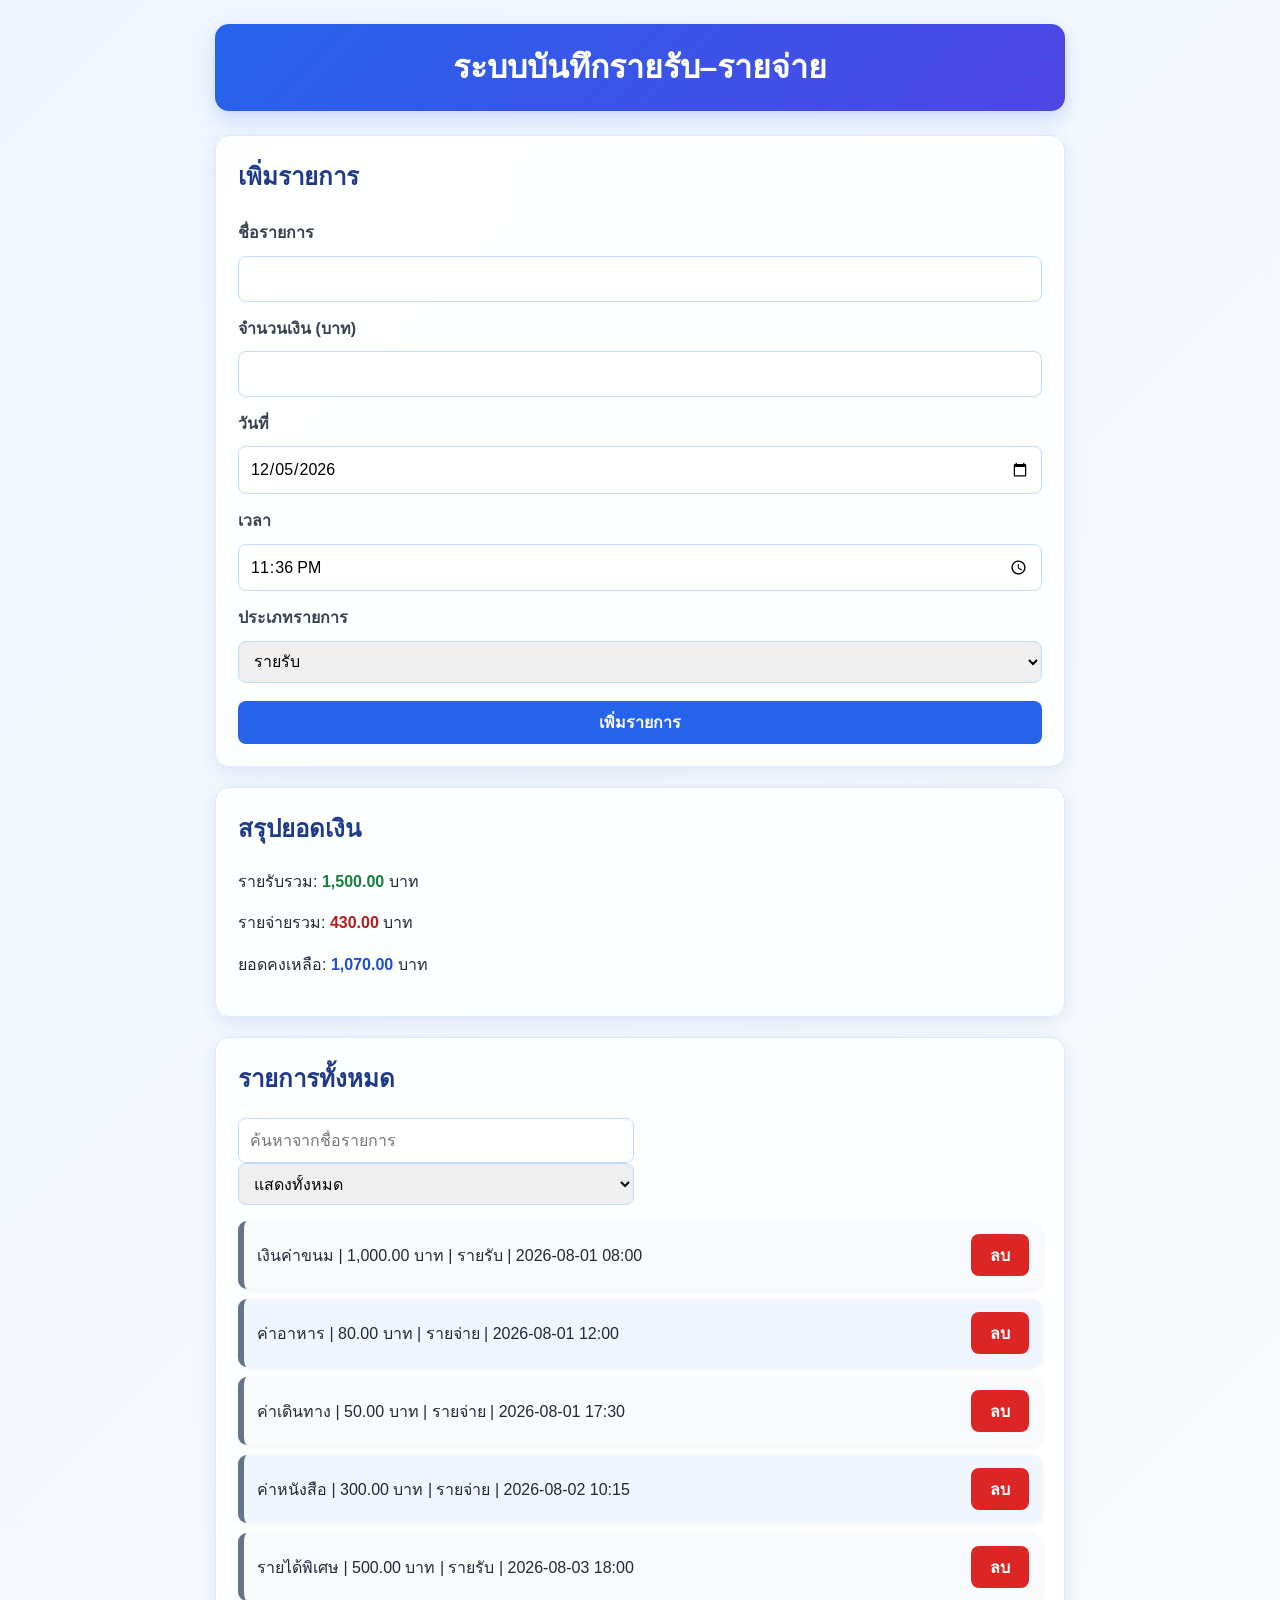
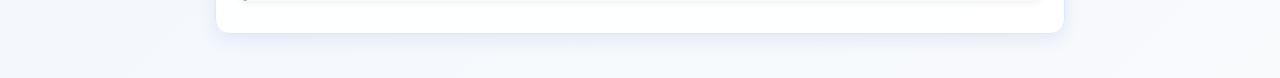
==== index.html @ e4762aef "fix by manus change file index.html" ====
<!DOCTYPE html>
<html lang="th">

<head>
  <meta charset="UTF-8">
  <meta name="viewport" content="width=device-width, initial-scale=1.0">
  <title>ระบบบันทึกรายรับ–รายจ่าย</title>
  <link rel="stylesheet" href="styles.css">
</head>

<body>
  <h1>ระบบบันทึกรายรับ–รายจ่าย</h1>

  <section>
    <h2>เพิ่มรายการ</h2>
    <form id="transactionForm">
      <label for="title">ชื่อรายการ</label>
      <input id="title" type="text" required>

      <label for="amount">จำนวนเงิน (บาท)</label>
      <input id="amount" type="number" min="0.01" step="0.01" required>

      <label for="date">วันที่</label>
      <input id="date" type="date" required>

      <label for="time">เวลา</label>
      <input id="time" type="time" required>

      <label for="type">ประเภทรายการ</label>
      <select id="type" required>
        <option value="income">รายรับ</option>
        <option value="expense">รายจ่าย</option>
      </select>

      <button type="submit">เพิ่มรายการ</button>
    </form>
  </section>

  <section>
    <h2>สรุปยอดเงิน</h2>
    <p>รายรับรวม: <span id="incomeTotal">0.00</span> บาท</p>
    <p>รายจ่ายรวม: <span id="expenseTotal">0.00</span> บาท</p>
    <p>ยอดคงเหลือ: <span id="balance">0.00</span> บาท</p>
  </section>

  <section>
    <h2>รายการทั้งหมด</h2>
    <input id="searchInput" type="search" placeholder="ค้นหาจากชื่อรายการ">

    <select id="filterType">
      <option value="all">แสดงทั้งหมด</option>
      <option value="income">เฉพาะรายรับ</option>
      <option value="expense">เฉพาะรายจ่าย</option>
    </select>

    <ul id="transactionList"></ul>
  </section>

  <script src="algo_form.js"></script>
</body>

</html>
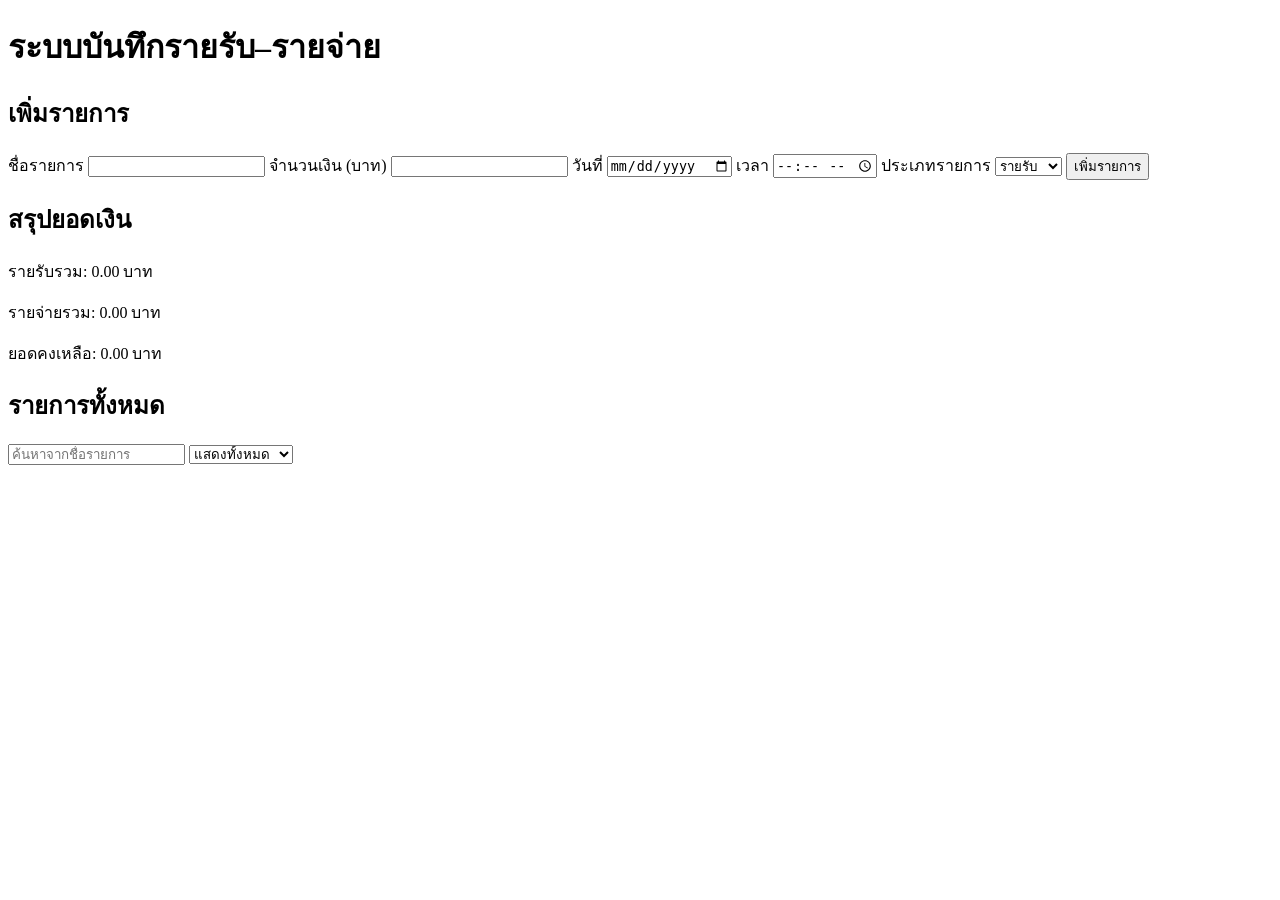
==== commit 814f6b9d: "delete css use only javascript" ====
--- a/index.html
+++ b/index.html
@@ -5,7 +5,6 @@
   <meta charset="UTF-8">
   <meta name="viewport" content="width=device-width, initial-scale=1.0">
   <title>ระบบบันทึกรายรับ–รายจ่าย</title>
-  <link rel="stylesheet" href="styles.css">
 </head>
 
 <body>
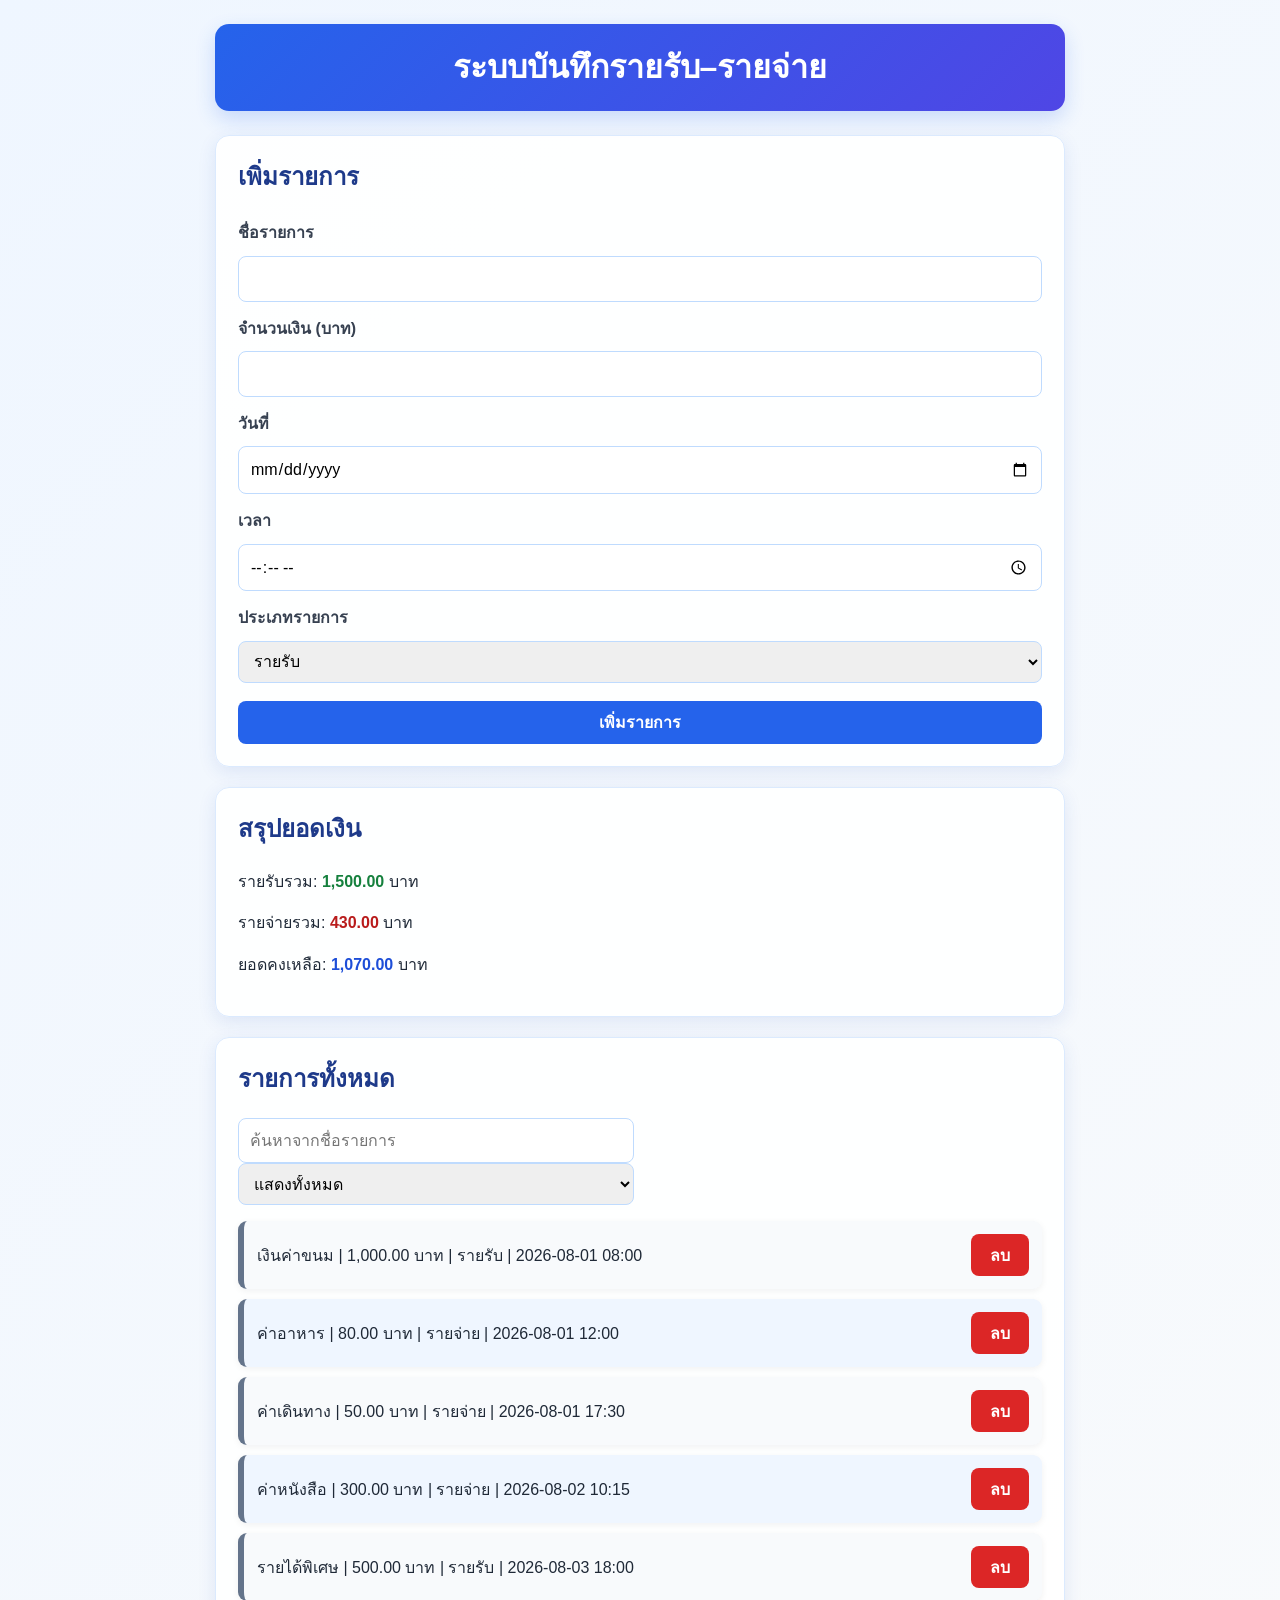
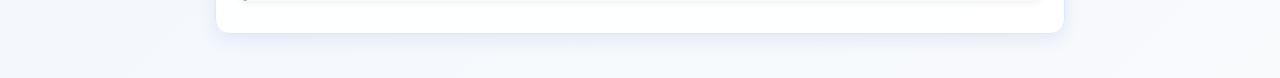
==== commit 3747978d: "complete" ====
--- a/index.html
+++ b/index.html
@@ -5,6 +5,7 @@
   <meta charset="UTF-8">
   <meta name="viewport" content="width=device-width, initial-scale=1.0">
   <title>ระบบบันทึกรายรับ–รายจ่าย</title>
+  <script src="algo_form.js" defer></script>
 </head>
 
 <body>
@@ -55,7 +56,6 @@
     <ul id="transactionList"></ul>
   </section>
 
-  <script src="algo_form.js"></script>
 </body>
 
 </html>
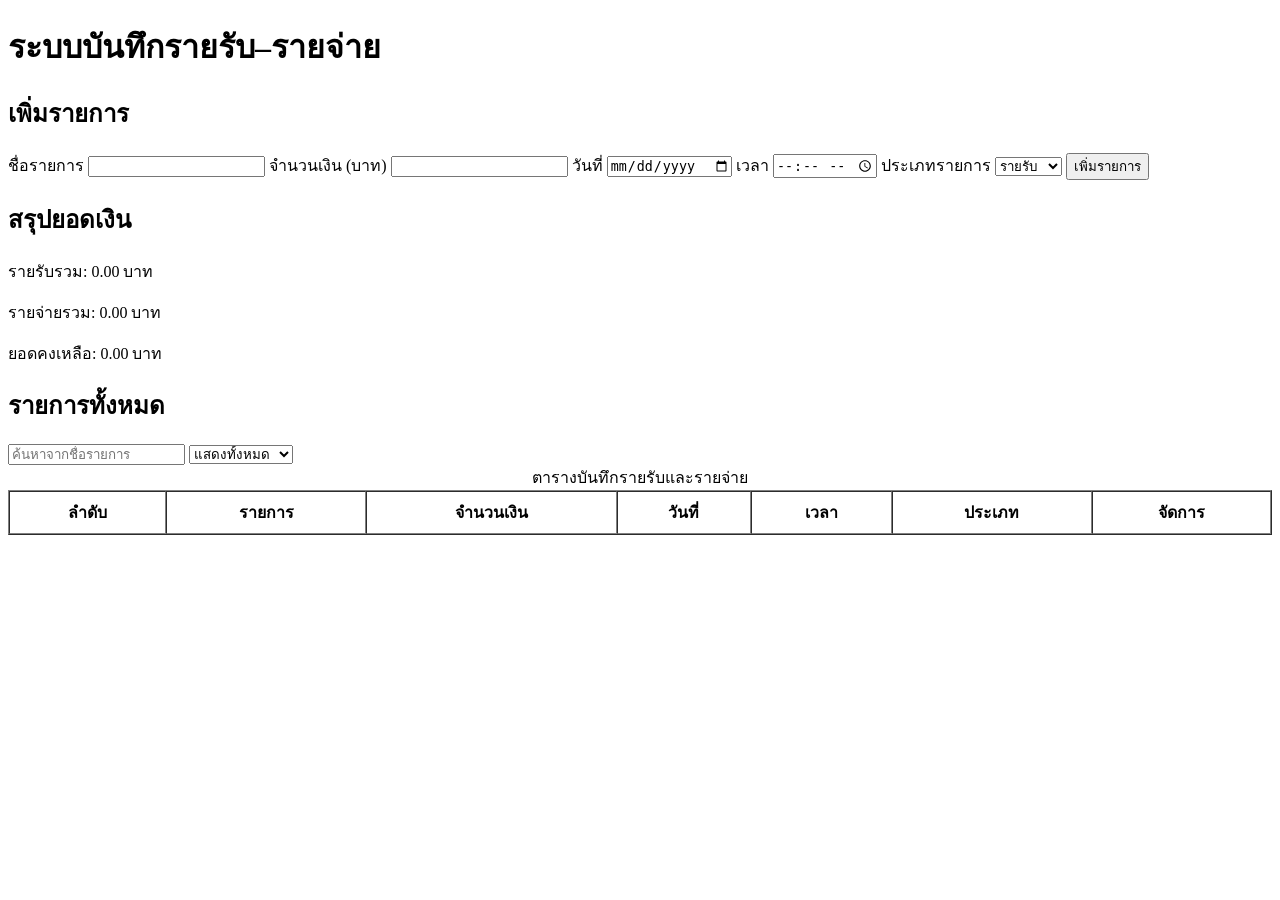
==== commit 21966121: "table by manus and fix" ====
--- a/index.html
+++ b/index.html
@@ -5,7 +5,6 @@
   <meta charset="UTF-8">
   <meta name="viewport" content="width=device-width, initial-scale=1.0">
   <title>ระบบบันทึกรายรับ–รายจ่าย</title>
-  <script src="algo_form.js" defer></script>
 </head>
 
 <body>
@@ -21,10 +20,10 @@
       <input id="amount" type="number" min="0.01" step="0.01" required>
 
       <label for="date">วันที่</label>
-      <input id="date" type="date" required>
+      <input id="date" type="date">
 
       <label for="time">เวลา</label>
-      <input id="time" type="time" required>
+      <input id="time" type="time">
 
       <label for="type">ประเภทรายการ</label>
       <select id="type" required>
@@ -53,9 +52,24 @@
       <option value="expense">เฉพาะรายจ่าย</option>
     </select>
 
-    <ul id="transactionList"></ul>
+    <table border="1" cellpadding="8" cellspacing="0" width="100%">
+      <caption>ตารางบันทึกรายรับและรายจ่าย</caption>
+      <thead>
+        <tr>
+          <th scope="col">ลำดับ</th>
+          <th scope="col">รายการ</th>
+          <th scope="col">จำนวนเงิน</th>
+          <th scope="col">วันที่</th>
+          <th scope="col">เวลา</th>
+          <th scope="col">ประเภท</th>
+          <th scope="col">จัดการ</th>
+        </tr>
+      </thead>
+      <tbody id="transactionList"></tbody>
+    </table>
   </section>
 
+  <script src="budget-app.js"></script>
 </body>
 
 </html>
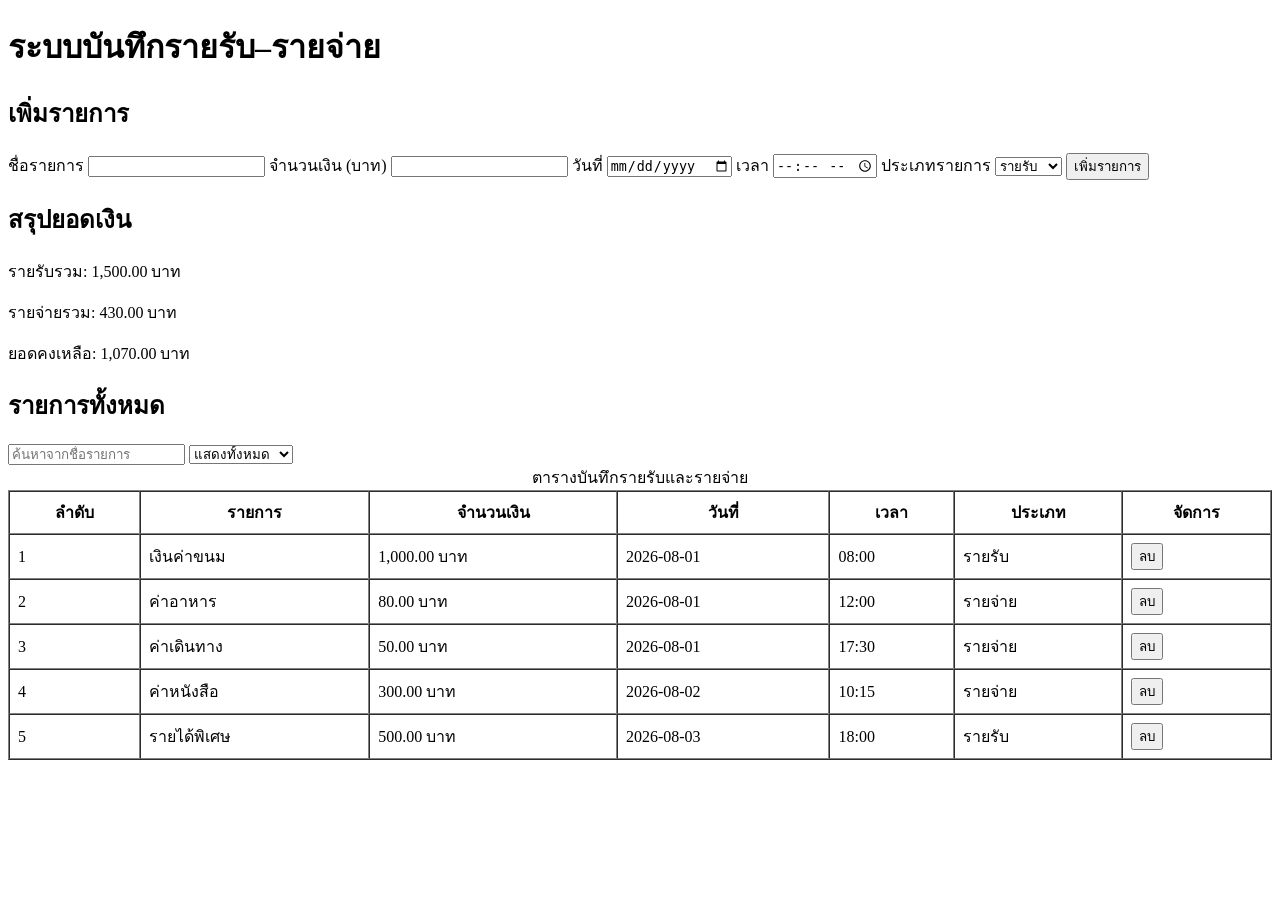
==== commit c2817329: "change file name index.html" ====
--- a/index.html
+++ b/index.html
@@ -16,7 +16,7 @@
       <label for="title">ชื่อรายการ</label>
       <input id="title" type="text" required>
 
-      <label for="amount">จำนวนเงิน (บาท)</label>
+      <label for="amount">จํานวนเงิน (บาท)</label>
       <input id="amount" type="number" min="0.01" step="0.01" required>
 
       <label for="date">วันที่</label>
@@ -56,9 +56,9 @@
       <caption>ตารางบันทึกรายรับและรายจ่าย</caption>
       <thead>
         <tr>
-          <th scope="col">ลำดับ</th>
+          <th scope="col">ลําดับ</th>
           <th scope="col">รายการ</th>
-          <th scope="col">จำนวนเงิน</th>
+          <th scope="col">จํานวนเงิน</th>
           <th scope="col">วันที่</th>
           <th scope="col">เวลา</th>
           <th scope="col">ประเภท</th>
